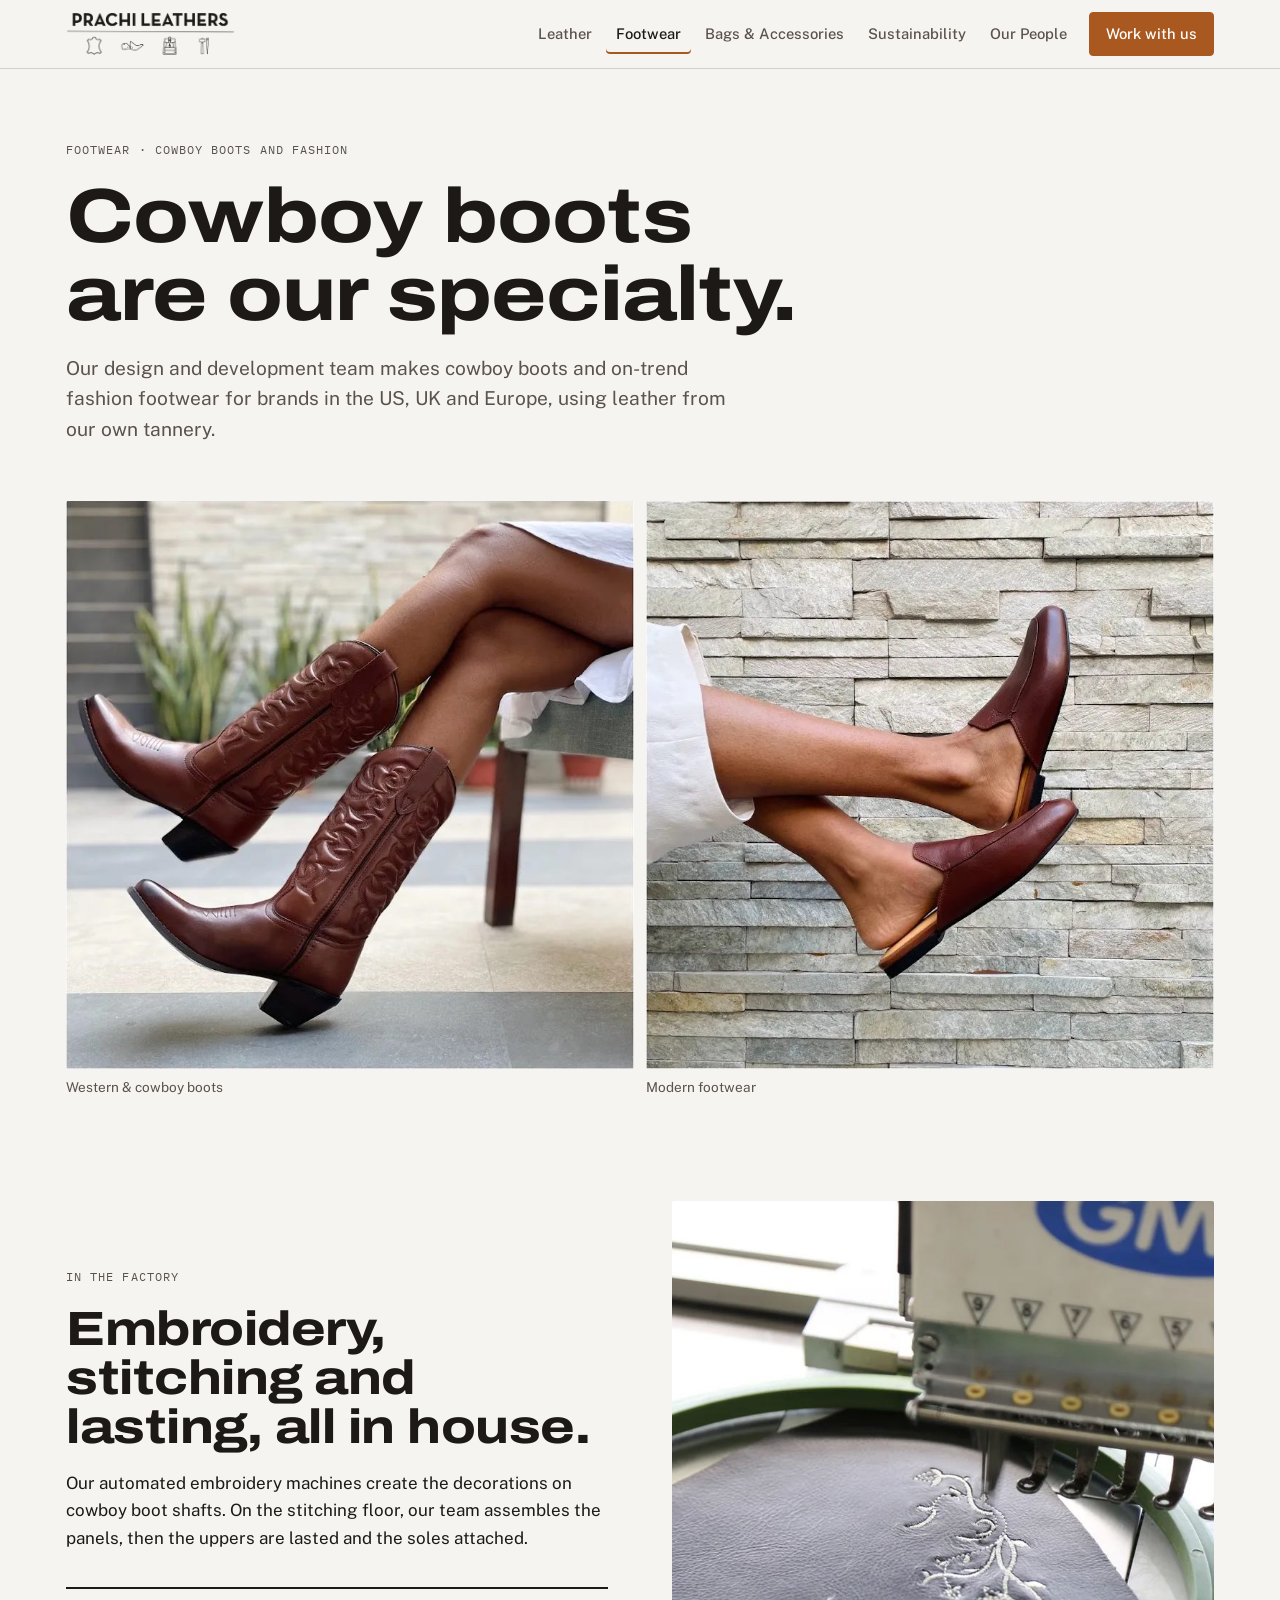
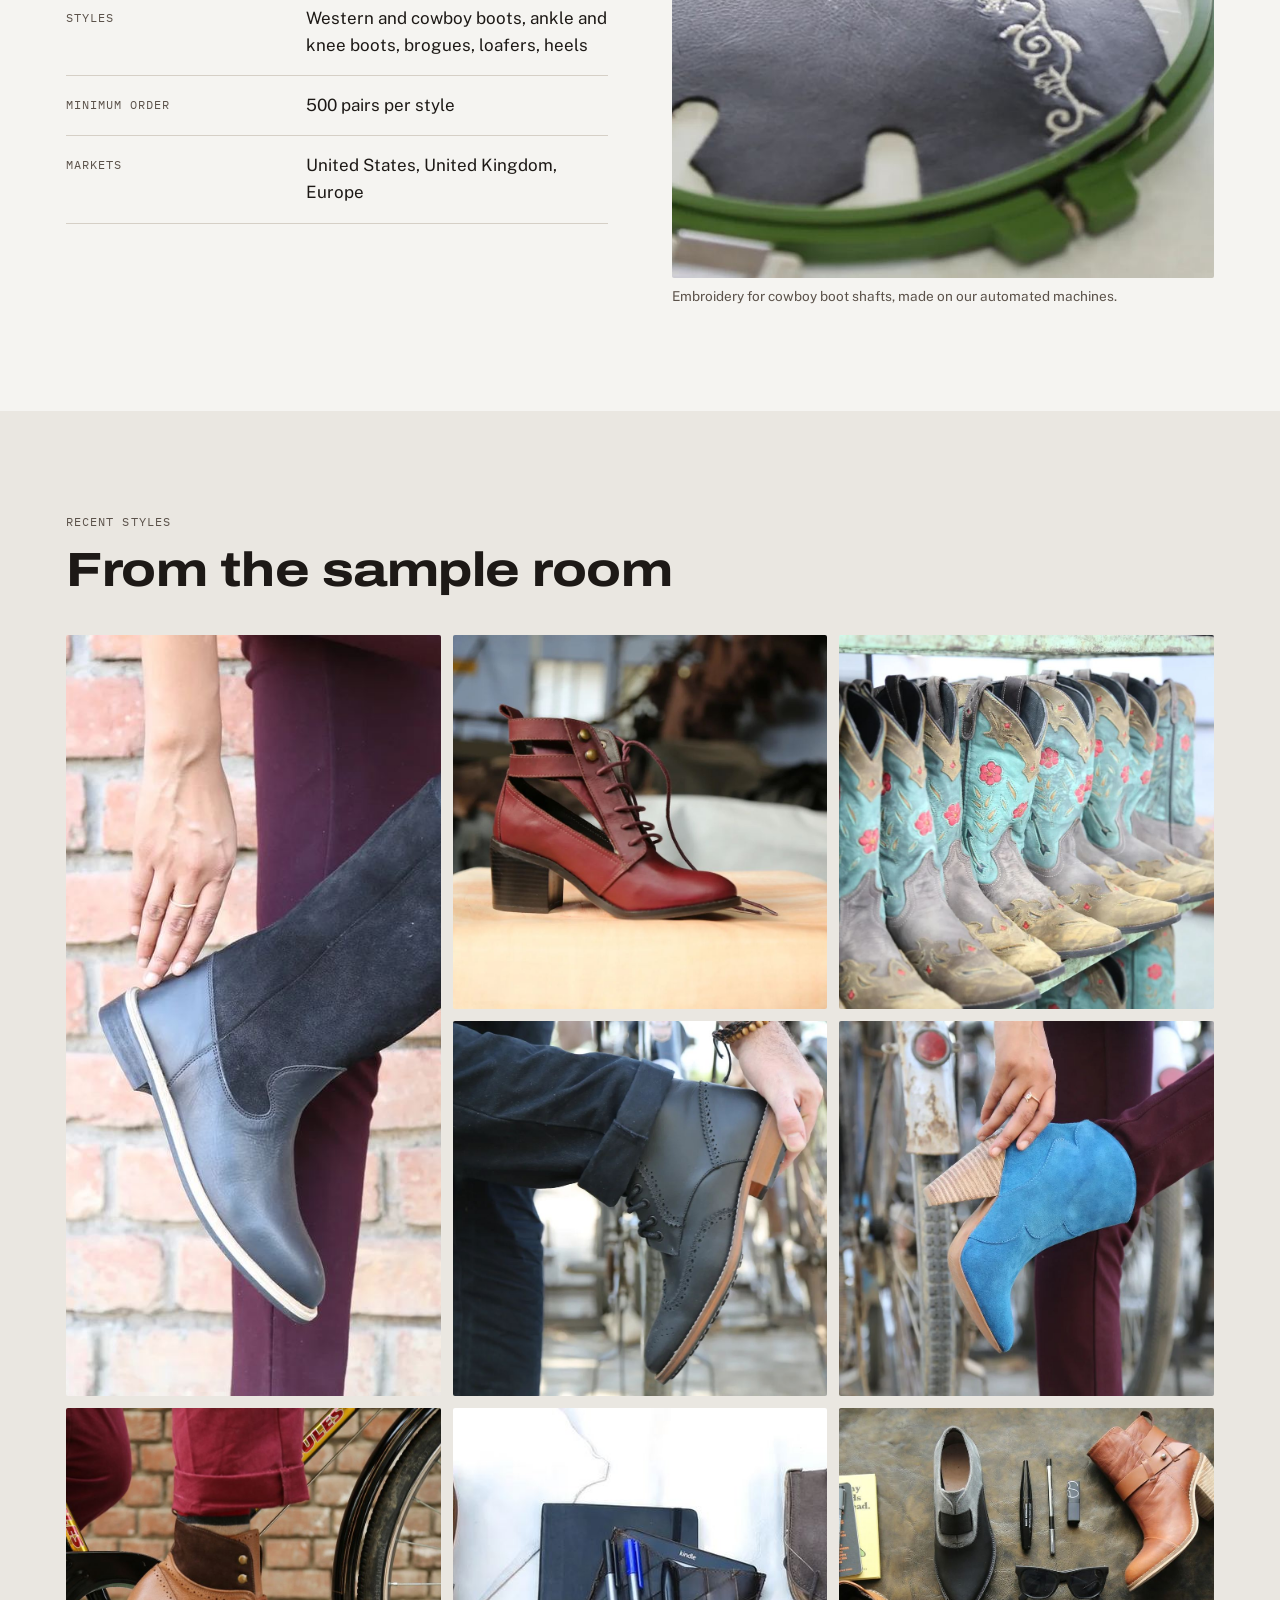
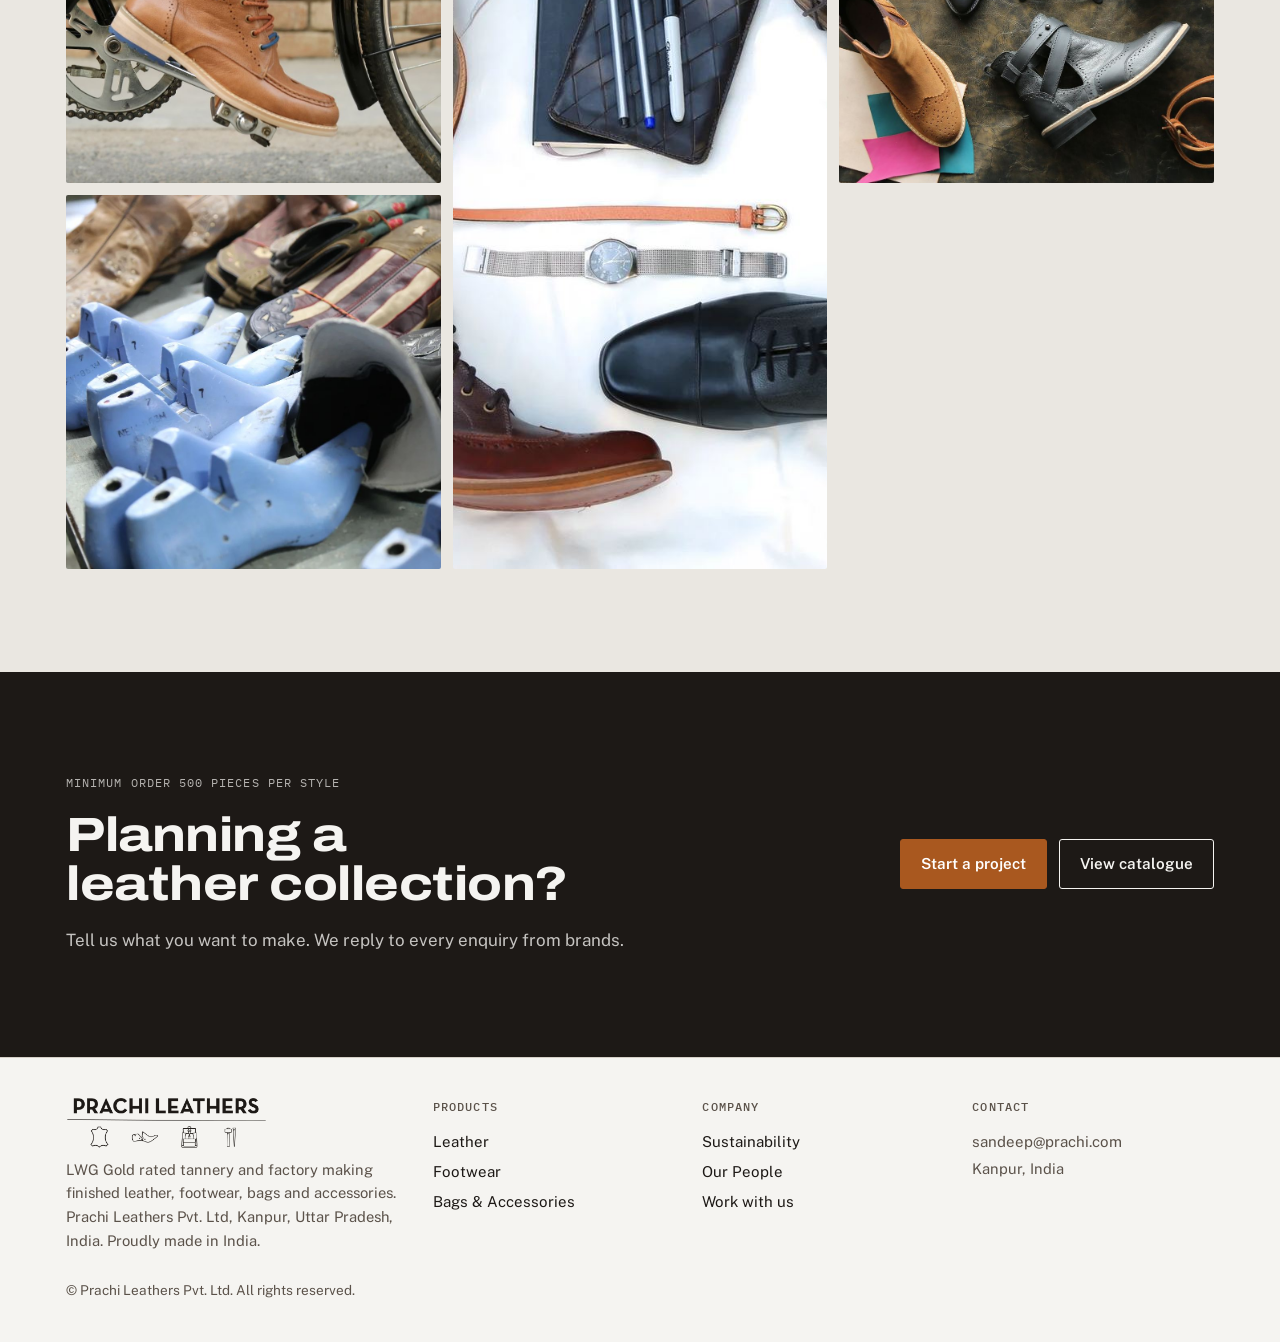
==== footwear/index.html @ 18b809bf "Build the Prachi Leathers website Seven pages (home, leather, footwear, bags, sustainability, people" ====
<!doctype html>
<html lang="en">
<head>
<meta charset="utf-8">
<meta name="viewport" content="width=device-width, initial-scale=1, viewport-fit=cover">
<title>Cowboy boots and footwear | Prachi Leathers</title>
<meta name="description" content="Cowboy boots, western and fashion footwear made for brands in the US, UK and Europe, from leather tanned in our own tannery.">
<link rel="canonical" href="https://www.prachi.com/footwear/">
<meta property="og:type" content="website">
<meta property="og:title" content="Cowboy boots and footwear | Prachi Leathers">
<meta property="og:description" content="Cowboy boots, western and fashion footwear made for brands in the US, UK and Europe, from leather tanned in our own tannery.">
<meta property="og:url" content="https://www.prachi.com/footwear/">
<meta property="og:image" content="https://www.prachi.com/assets/img/og.jpg">
<link rel="icon" type="image/png" href="../assets/img/favicon.png">
<link rel="apple-touch-icon" href="../assets/img/favicon.png">
<link rel="preconnect" href="https://fonts.googleapis.com">
<link rel="preconnect" href="https://fonts.gstatic.com" crossorigin>
<link rel="stylesheet" href="https://fonts.googleapis.com/css2?family=Archivo:wdth,wght@62..125,400..800&amp;family=Public+Sans:wght@400;500;600&amp;family=IBM+Plex+Mono:wght@400;500&amp;display=swap">
<link rel="stylesheet" href="../assets/css/style.css">
</head>
<body>
<a class="skip" href="#content">Skip to content</a>
<header class="site">
  <div class="wrap">
    <a class="logo" href="../" aria-label="Prachi Leathers home"><span class="sr">Prachi Leathers</span></a>
    <button class="menu-btn" id="menuBtn" type="button" aria-expanded="false" aria-controls="mainNav">Menu</button>
    <nav class="main" id="mainNav">
      <a href="../leather/">Leather</a>
      <a href="../footwear/" aria-current="page">Footwear</a>
      <a href="../bags/">Bags &amp; Accessories</a>
      <a href="../sustainability/">Sustainability</a>
      <a href="../people/">Our People</a>
      <a class="btn solid" href="../contact/">Work with us</a>
    </nav>
  </div>
</header>

<main id="content">

  <div class="phero"><div class="wrap">
    <span class="tag">Footwear · cowboy boots and fashion</span>
    <h1>Cowboy boots are our specialty.</h1>
    <p class="lede">Our design and development team makes cowboy boots and on-trend fashion footwear for brands in the US, UK and Europe, using leather from our own tannery.</p>
  </div>
  <div class="wrap"><div class="pair">
    <figure><div class="photo"><img src="../assets/img/new-cowboy-worn.jpg" alt="Brown embroidered cowboy boots worn with a white dress"></div><figcaption>Western &amp; cowboy boots</figcaption></figure>
    <figure><div class="photo"><img src="../assets/img/new-mules-worn.jpg" alt="Brown leather slip-on mules worn against a stone wall"></div><figcaption>Modern footwear</figcaption></figure>
  </div></div></div>

  <div class="band"><div class="wrap split">
    <div class="stack">
      <span class="tag">In the factory</span>
      <h2>Embroidery, stitching and lasting, all in house.</h2>
      <p>Our automated embroidery machines create the decorations on cowboy boot shafts. On the stitching floor, our team assembles the panels, then the uppers are lasted and the soles attached.</p>
      <dl class="spec">
        <div class="row"><dt>Styles</dt><dd>Western and cowboy boots, ankle and knee boots, brogues, loafers, heels</dd></div>
        <div class="row"><dt>Minimum order</dt><dd>500 pairs per style</dd></div>
        <div class="row"><dt>Markets</dt><dd>United States, United Kingdom, Europe</dd></div>
      </dl>
    </div>
    <figure><div class="photo ratio-45"><img src="../assets/img/embroidery.jpg" alt="Automated embroidery machine stitching a cowboy boot panel" loading="lazy"></div><figcaption>Embroidery for cowboy boot shafts, made on our automated machines.</figcaption></figure>
  </div></div>

  <div class="band alt"><div class="wrap">
    <div class="head"><span class="tag">Recent styles</span><h2>From the sample room</h2></div>
    <div class="gallery">
      <div class="photo tall"><img src="../assets/img/fw4.jpg" alt="Grey knee-high leather boot" loading="lazy"></div>
      <div class="photo"><img src="../assets/img/fw6.jpg" alt="Oxblood lace-up heeled boot" loading="lazy"></div>
      <div class="photo"><img src="../assets/img/fw3.jpg" alt="Rows of embroidered cowboy boots on a rack" loading="lazy"></div>
      <div class="photo"><img src="../assets/img/fw1.jpg" alt="Navy leather brogue boot" loading="lazy"></div>
      <div class="photo"><img src="../assets/img/fw2.jpg" alt="Blue suede heeled ankle boot" loading="lazy"></div>
      <div class="photo"><img src="../assets/img/boot-pedal.jpg" alt="Tan leather boot on a bicycle pedal" loading="lazy"></div>
      <div class="photo tall"><img src="../assets/img/fw5.jpg" alt="Men's shoes and boots laid out with accessories" loading="lazy"></div>
      <div class="photo"><img src="../assets/img/hero-boots.jpg" alt="Boots and shoes laid out with props" loading="lazy"></div>
      <div class="photo"><img src="../assets/img/fw-hero.jpg" alt="Boots on lasts in development" loading="lazy"></div>
    </div>
  </div></div>
</main>

<section class="cta"><div class="wrap band">
  <div class="stack"><span class="tag">Minimum order 500 pieces per style</span><h2>Planning a leather collection?</h2><p>Tell us what you want to make. We reply to every enquiry from brands.</p></div>
  <div class="ctas"><a class="btn solid" href="../contact/">Start a project</a><a class="btn" href="https://docs.google.com/presentation/d/e/2PACX-1vRCwdBOTmDUYI6d_nt5TDCudNjAdZakLWBO3F0Hiy_foMdYYIH1BQxZCkQY8DtiNwBayjkeep3fc4Gg/pub?start=false&amp;loop=false&amp;delayms=3000" target="_blank" rel="noopener">View catalogue</a></div>
</div></section>

<footer><div class="wrap">
  <div class="stack" style="gap:10px"><a class="logo" href="../" aria-label="Prachi Leathers home"><span class="sr">Prachi Leathers</span></a><p>LWG Gold rated tannery and factory making finished leather, footwear, bags and accessories. Prachi Leathers Pvt. Ltd, Kanpur, Uttar Pradesh, India. Proudly made in India.</p></div>
  <div><h4>Products</h4><a href="../leather/">Leather</a><a href="../footwear/">Footwear</a><a href="../bags/">Bags &amp; Accessories</a></div>
  <div><h4>Company</h4><a href="../sustainability/">Sustainability</a><a href="../people/">Our People</a><a href="../contact/">Work with us</a></div>
  <div><h4>Contact</h4><p><a href="mailto:sandeep@prachi.com">sandeep@prachi.com</a></p><p>Kanpur, India</p></div>
</div>
<div class="wrap" style="margin-top:28px"><p class="note">© Prachi Leathers Pvt. Ltd. All rights reserved.</p></div></footer>
<script src="../assets/js/site.js" defer></script>
</body>
</html>
---- assets/css/style.css ----
/* Prachi Leathers website styles. Colours are set once in :root (light) and the dark-mode blocks below it. */
/* Layout: a factory-floor walk. Full-bleed video opens on the tannery, then the site reads like a spec sheet:
   wide expanded headings, mono "batch tag" labels for the hard facts, generous photos, one tan accent. */
html{padding:env(safe-area-inset-top,0px) 0 env(safe-area-inset-bottom,0px)}
:root{
  --paper:#F5F4F1;      /* raw-hide stone */
  --paper-2:#EAE7E1;
  --ink:#1D1916;        /* espresso */
  --ink-2:#5B524A;
  --line:#D5CFC6;
  --tan:#A9581F;        /* cognac, used sparingly */
  --tan-ink:#FFFFFF;
  --gold:#8A6D1E;
  --over:rgba(18,14,11,.55);
  --display:"Archivo","Arial Narrow",Arial,sans-serif;
  --body:"Public Sans",system-ui,-apple-system,"Segoe UI",sans-serif;
  --mono:"IBM Plex Mono",ui-monospace,Menlo,Consolas,monospace;
  --wrap:1180px;
  --gut-l:max(16px, env(safe-area-inset-left, 0px));
  --gut-r:max(16px, env(safe-area-inset-right, 0px));
}
@media (prefers-color-scheme: dark){:root:not([data-theme="light"]){
  --paper:#171412;--paper-2:#221E1A;--ink:#EEE9E2;--ink-2:#B3A99E;--line:#3A332D;--tan:#D07A3C;--tan-ink:#1A120C;--gold:#CDAA4F;--over:rgba(10,8,6,.6);color-scheme:dark}}
:root[data-theme="dark"]{
  --paper:#171412;--paper-2:#221E1A;--ink:#EEE9E2;--ink-2:#B3A99E;--line:#3A332D;--tan:#D07A3C;--tan-ink:#1A120C;--gold:#CDAA4F;--over:rgba(10,8,6,.6);color-scheme:dark}

*{box-sizing:border-box}
body{background:var(--paper);color:var(--ink);font-family:var(--body);font-size:17px;line-height:1.6;-webkit-font-smoothing:antialiased}
body::before{content:"";position:fixed;inset:0 0 auto;height:env(safe-area-inset-top,0px);z-index:30;background:var(--paper)}
img,video{max-width:100%;display:block}
a{color:inherit}
:focus-visible{outline:2px solid var(--tan);outline-offset:3px}
h1,h2,h3{font-family:var(--display);font-stretch:118%;font-weight:750;line-height:1.02;letter-spacing:-.01em;text-wrap:balance;margin:0}
h1{font-size:clamp(2.4rem,6.2vw,4.8rem)}
h2{font-size:clamp(1.9rem,4vw,3rem)}
h3{font-size:1.3rem;font-stretch:110%;line-height:1.15}
p{margin:0;max-width:62ch}
.tag{font-family:var(--mono);font-size:.74rem;letter-spacing:.09em;text-transform:uppercase;color:var(--ink-2)}
.wrap{max-width:var(--wrap);margin:0 auto;padding-left:var(--gut-l);padding-right:var(--gut-r)}
.band{padding-block:clamp(56px,8vw,104px)}
.band.alt{background:var(--paper-2)}
.stack{display:grid;gap:18px}
.lede{font-size:1.2rem;color:var(--ink-2);max-width:56ch}


/* header */
header.site{position:sticky;top:env(safe-area-inset-top,0px);z-index:20;background:var(--paper);border-bottom:1px solid var(--line)}
header.site .wrap{display:flex;align-items:center;gap:20px;min-height:68px}
.logo{display:block;text-decoration:none;width:168px;aspect-ratio:720/181;flex:none;background:var(--ink);-webkit-mask:url(../img/logo.png) center/contain no-repeat;mask:url(../img/logo.png) center/contain no-repeat}
.logo .sr{position:absolute;width:1px;height:1px;overflow:hidden;clip:rect(0 0 0 0)}
footer .logo{width:200px}

/* sustainability initiatives */
.inits{display:grid;grid-template-columns:repeat(2,minmax(0,1fr));gap:0;border-top:2px solid var(--ink)}
.inits > div{padding:24px 28px 26px 0;border-bottom:1px solid var(--line);display:grid;gap:8px;align-content:start}
.inits > div:nth-child(odd){border-right:1px solid var(--line)}
.inits > div:nth-child(even){padding-left:28px;padding-right:0}
.inits p{font-size:.98rem;color:var(--ink-2)}
.inits .tag{color:var(--tan)}
@media (max-width:720px){.inits{grid-template-columns:1fr}.inits > div,.inits > div:nth-child(even){padding:20px 0;border-right:0}}
nav.main{margin-left:auto;display:flex;gap:4px;align-items:center}
nav.main a{text-decoration:none;font-size:.92rem;font-weight:500;padding:8px 10px;border-radius:4px;color:var(--ink-2)}
nav.main a:hover{color:var(--ink)}
nav.main a:not(.btn)[aria-current="page"]{color:var(--ink);box-shadow:inset 0 -2px 0 var(--tan)}
.btn{display:inline-flex;align-items:center;gap:8px;font-weight:600;font-size:.95rem;text-decoration:none;padding:12px 20px;border-radius:3px;border:1.5px solid var(--ink);color:var(--ink);background:transparent;cursor:pointer;font-family:var(--body)}
.btn.solid{background:var(--tan);border-color:var(--tan);color:var(--tan-ink)}
.btn:hover{filter:brightness(1.08)}
nav.main .btn{margin-left:8px;padding:9px 16px}
.menu-btn{display:none;margin-left:auto;background:none;border:1.5px solid var(--line);border-radius:3px;padding:8px 12px;font:600 .9rem var(--body);color:var(--ink)}
@media (max-width:940px){
  .menu-btn{display:block}
  nav.main{display:none;position:absolute;left:0;right:0;top:100%;flex-direction:column;align-items:stretch;background:var(--paper);border-bottom:1px solid var(--line);padding:8px var(--gut-r) 16px var(--gut-l);gap:0}
  nav.main.open{display:flex}
  nav.main a{padding:12px 4px;border-bottom:1px solid var(--line);border-radius:0}
  nav.main a:not(.btn)[aria-current="page"]{box-shadow:none;color:var(--tan)}
  nav.main .btn{margin:12px 0 0;justify-content:center;border-bottom:1.5px solid var(--tan)}
}

/* hero video */
.hero{position:relative;min-height:min(78vh,720px);display:grid;align-items:end;color:#fff;overflow:hidden;background:#1d1916}
.hero video,.hero .poster{position:absolute;inset:0;width:100%;height:100%;object-fit:cover}
.hero::after{content:"";position:absolute;inset:0;background:linear-gradient(180deg,rgba(18,14,11,.15) 0%,rgba(18,14,11,.25) 45%,rgba(18,14,11,.82) 100%)}
.hero .wrap{position:relative;z-index:1;width:100%;padding-block:56px 48px;display:grid;gap:22px}
.hero .tag{color:rgba(255,255,255,.82)}
.hero h1{max-width:15ch;color:#fff}
.hero p{font-size:1.15rem;color:rgba(255,255,255,.88);max-width:52ch}
.hero .ctas{display:flex;gap:12px;flex-wrap:wrap}
.hero .btn:not(.solid){border-color:#fff;color:#fff}
.vid-toggle{position:absolute;z-index:2;right:calc(var(--gut-r) + 4px);bottom:20px;background:rgba(0,0,0,.45);color:#fff;border:1px solid rgba(255,255,255,.4);border-radius:3px;font:500 .72rem var(--mono);letter-spacing:.08em;padding:7px 10px;cursor:pointer}

/* facts strip */
.facts{border-bottom:1px solid var(--line)}
.facts .wrap{display:grid;grid-template-columns:repeat(5,minmax(0,1fr))}
.fact{padding:26px 18px 24px;border-left:1px solid var(--line);display:grid;gap:6px;align-content:start}
.fact:first-child{border-left:0;padding-left:0}
.fact b{font-family:var(--display);font-stretch:112%;font-weight:750;font-size:clamp(1.6rem,3vw,2.3rem);line-height:1;font-variant-numeric:tabular-nums}
.fact span{font-size:.88rem;color:var(--ink-2);line-height:1.35}
@media (max-width:860px){.facts .wrap{grid-template-columns:repeat(2,minmax(0,1fr))}.fact{border-left:0;border-top:1px solid var(--line);padding-left:0}.fact:nth-child(-n+2){border-top:0}.fact:last-child{grid-column:1/-1}}

/* section head */
.head{display:grid;gap:14px;margin-bottom:40px}
.split{display:grid;grid-template-columns:minmax(0,1fr) minmax(0,1fr);gap:clamp(28px,5vw,72px);align-items:center}
.split > *{min-width:0}
@media (max-width:820px){.split{grid-template-columns:1fr}}
.photo{border-radius:2px;overflow:hidden;background:var(--paper-2)}
.photo img{width:100%;height:100%;object-fit:cover}
.ratio-32{aspect-ratio:3/2}
.ratio-45{aspect-ratio:4/5}
figure{margin:0;display:grid;gap:8px}
figcaption{font-size:.85rem;color:var(--ink-2)}

/* product cards */
.lines{display:grid;grid-template-columns:repeat(3,minmax(0,1fr));gap:24px}
@media (max-width:860px){.lines{grid-template-columns:1fr}}
.line{display:grid;gap:14px;text-decoration:none;align-content:start}
.line .photo{aspect-ratio:4/3}
.line .photo img{transition:transform .5s ease}
.line:hover .photo img{transform:scale(1.03)}
.line p{color:var(--ink-2);font-size:.98rem}
.arrow{font-weight:600;font-size:.92rem;color:var(--tan)}

/* journey: a real sequence, hide to finished product */
.journey{display:grid;grid-template-columns:repeat(5,minmax(0,1fr));gap:16px;counter-reset:step}
.journey li{list-style:none;display:grid;gap:10px;align-content:start}
.journey .photo{aspect-ratio:1/1}
.journey .tag{color:var(--tan)}
.journey p{font-size:.92rem;color:var(--ink-2)}
.journey{padding:0;margin:0}
@media (max-width:900px){.journey{grid-template-columns:repeat(2,minmax(0,1fr))}.journey li:last-child{grid-column:1/-1}.journey li:last-child .photo{aspect-ratio:2/1}}

/* certs */
.certs{display:grid;grid-template-columns:repeat(2,minmax(0,1fr));gap:20px}
@media (max-width:640px){.certs{grid-template-columns:1fr}}
.cert{display:grid;grid-template-columns:96px minmax(0,1fr);gap:18px;align-items:center;padding:20px;border:1px solid var(--line);background:var(--paper)}
.cert img{background:#fff;border-radius:2px;padding:6px;width:96px;height:96px;object-fit:contain}
.cert p{font-size:.94rem;color:var(--ink-2)}

/* own brands */
.brands{display:grid;grid-template-columns:repeat(2,minmax(0,1fr));gap:20px}
@media (max-width:640px){.brands{grid-template-columns:1fr}}
.brand{display:grid;gap:10px;align-content:start;padding:26px;border:1px solid var(--line);text-decoration:none}
.brand h3{font-size:1.6rem}
.brand p{color:var(--ink-2)}
.brand:hover{border-color:var(--tan)}

/* markets */
.markets{display:flex;flex-wrap:wrap;gap:10px}
.markets span{font-family:var(--mono);font-size:.82rem;letter-spacing:.05em;padding:8px 14px;border:1px solid var(--line);border-radius:999px}

/* CTA band */
.cta{background:var(--ink);color:var(--paper)}
.cta .wrap{display:grid;grid-template-columns:minmax(0,1.3fr) minmax(0,1fr);gap:40px;align-items:center}
.cta p{color:color-mix(in srgb,var(--paper) 78%,transparent)}
.cta .tag{color:color-mix(in srgb,var(--paper) 70%,transparent)}
.cta .btn:not(.solid){border-color:var(--paper);color:var(--paper)}
.cta .ctas{display:flex;gap:12px;flex-wrap:wrap;justify-content:flex-end}
@media (max-width:820px){.cta .wrap{grid-template-columns:1fr}.cta .ctas{justify-content:flex-start}}

/* page hero (inner pages) */
.phero{padding-block:clamp(40px,6vw,72px) 0}
.phero .wrap{display:grid;gap:18px}
.wide-photo{margin-top:clamp(32px,5vw,56px);aspect-ratio:21/9}
@media (max-width:640px){.wide-photo{aspect-ratio:4/3}}
.pair{margin-top:clamp(32px,5vw,56px);display:grid;grid-template-columns:repeat(2,minmax(0,1fr));gap:12px}
.pair .photo{aspect-ratio:1/1}
@media (max-width:560px){.pair{grid-template-columns:1fr}}

/* spec sheet */
.spec{border-top:2px solid var(--ink)}
.spec .row{display:grid;grid-template-columns:minmax(0,220px) minmax(0,1fr);gap:20px;padding:16px 0;border-bottom:1px solid var(--line)}
.spec dt{font-family:var(--mono);font-size:.78rem;letter-spacing:.08em;text-transform:uppercase;color:var(--ink-2);padding-top:3px}
.spec dd{margin:0}
@media (max-width:560px){.spec .row{grid-template-columns:1fr;gap:4px}}
.chips{display:flex;flex-wrap:wrap;gap:8px}
.chips span{font-size:.9rem;padding:5px 12px;background:var(--paper-2);border-radius:2px}
.band.alt .chips span{background:var(--paper)}

/* gallery */
.gallery{display:grid;grid-template-columns:repeat(3,minmax(0,1fr));gap:12px}
.gallery .photo{aspect-ratio:1/1}
.gallery .tall{grid-row:span 2;aspect-ratio:auto}
@media (max-width:700px){.gallery{grid-template-columns:repeat(2,minmax(0,1fr))}}

/* process steps */
.steps{display:grid;grid-template-columns:repeat(4,minmax(0,1fr));gap:0;padding:0;margin:0;border-top:2px solid var(--ink)}
.steps li{list-style:none;padding:22px 20px 22px 0;display:grid;gap:8px;align-content:start;border-right:1px solid var(--line);margin-right:20px}
.steps li:last-child{border-right:0;margin-right:0}
.steps .tag{color:var(--tan)}
.steps p{font-size:.94rem;color:var(--ink-2)}
@media (max-width:860px){.steps{grid-template-columns:1fr}.steps li{border-right:0;margin-right:0;border-bottom:1px solid var(--line);padding-right:0}}

/* people */
.people{display:grid;grid-template-columns:repeat(3,minmax(0,1fr));gap:28px 20px}
@media (max-width:820px){.people{grid-template-columns:repeat(2,minmax(0,1fr))}}
.person .photo{aspect-ratio:3/2}
.person b{display:block;font-family:var(--display);font-stretch:110%;font-size:1.1rem;margin-top:10px}
.person span{font-size:.92rem;color:var(--ink-2)}

/* contact */
.contacts{display:grid;gap:0;border-top:2px solid var(--ink)}
.contact{display:grid;grid-template-columns:minmax(0,1fr) auto;gap:12px;align-items:center;padding:16px 0;border-bottom:1px solid var(--line)}
.contact b{display:block;font-weight:600}
.contact span{font-size:.92rem;color:var(--ink-2)}
.contact code{font-family:var(--mono);font-size:.9rem;user-select:all;overflow-wrap:anywhere}
.copy{font:500 .75rem var(--mono);letter-spacing:.06em;text-transform:uppercase;background:none;border:1px solid var(--line);color:var(--ink-2);padding:6px 10px;border-radius:3px;cursor:pointer}
.note{font-size:.85rem;color:var(--ink-2)}

/* footer */
footer{border-top:1px solid var(--line);padding-block:40px}
footer .wrap{display:grid;grid-template-columns:minmax(0,1.4fr) repeat(3,minmax(0,1fr));gap:28px}
footer h4{margin:0 0 10px;font-family:var(--mono);font-weight:500;font-size:.74rem;letter-spacing:.1em;text-transform:uppercase;color:var(--ink-2)}
footer a{display:block;text-decoration:none;font-size:.94rem;padding:3px 0}
footer p{font-size:.92rem;color:var(--ink-2)}
@media (max-width:760px){footer .wrap{grid-template-columns:1fr 1fr}footer .wrap > :first-child{grid-column:1/-1}}

@media (prefers-reduced-motion:reduce){.line .photo img{transition:none}}

.contact a{text-decoration:none}
.contact a:hover code{color:var(--tan)}
.notfound{min-height:50vh;display:grid;align-content:center;gap:18px}
.skip{position:absolute;left:-999px;top:8px;z-index:50;background:var(--ink);color:var(--paper);padding:8px 12px}
.skip:focus{left:16px}
body{margin:0}
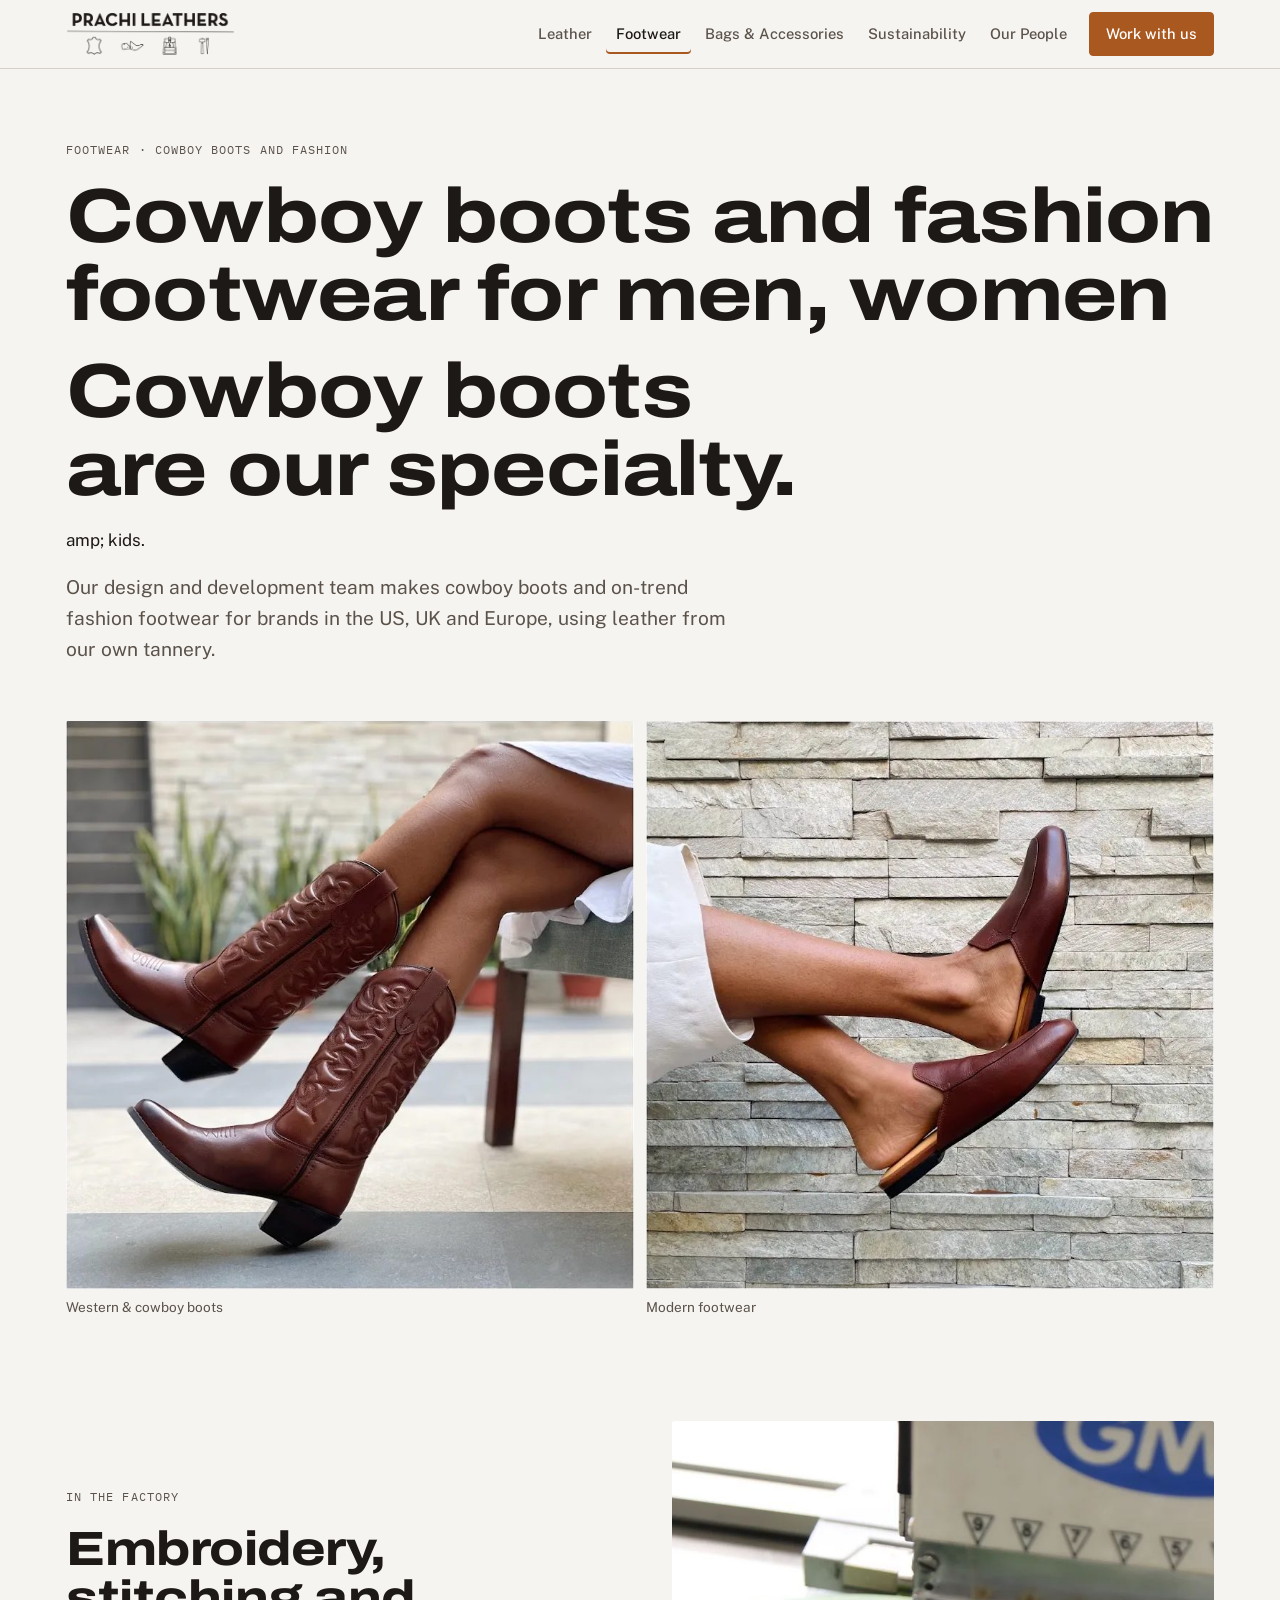
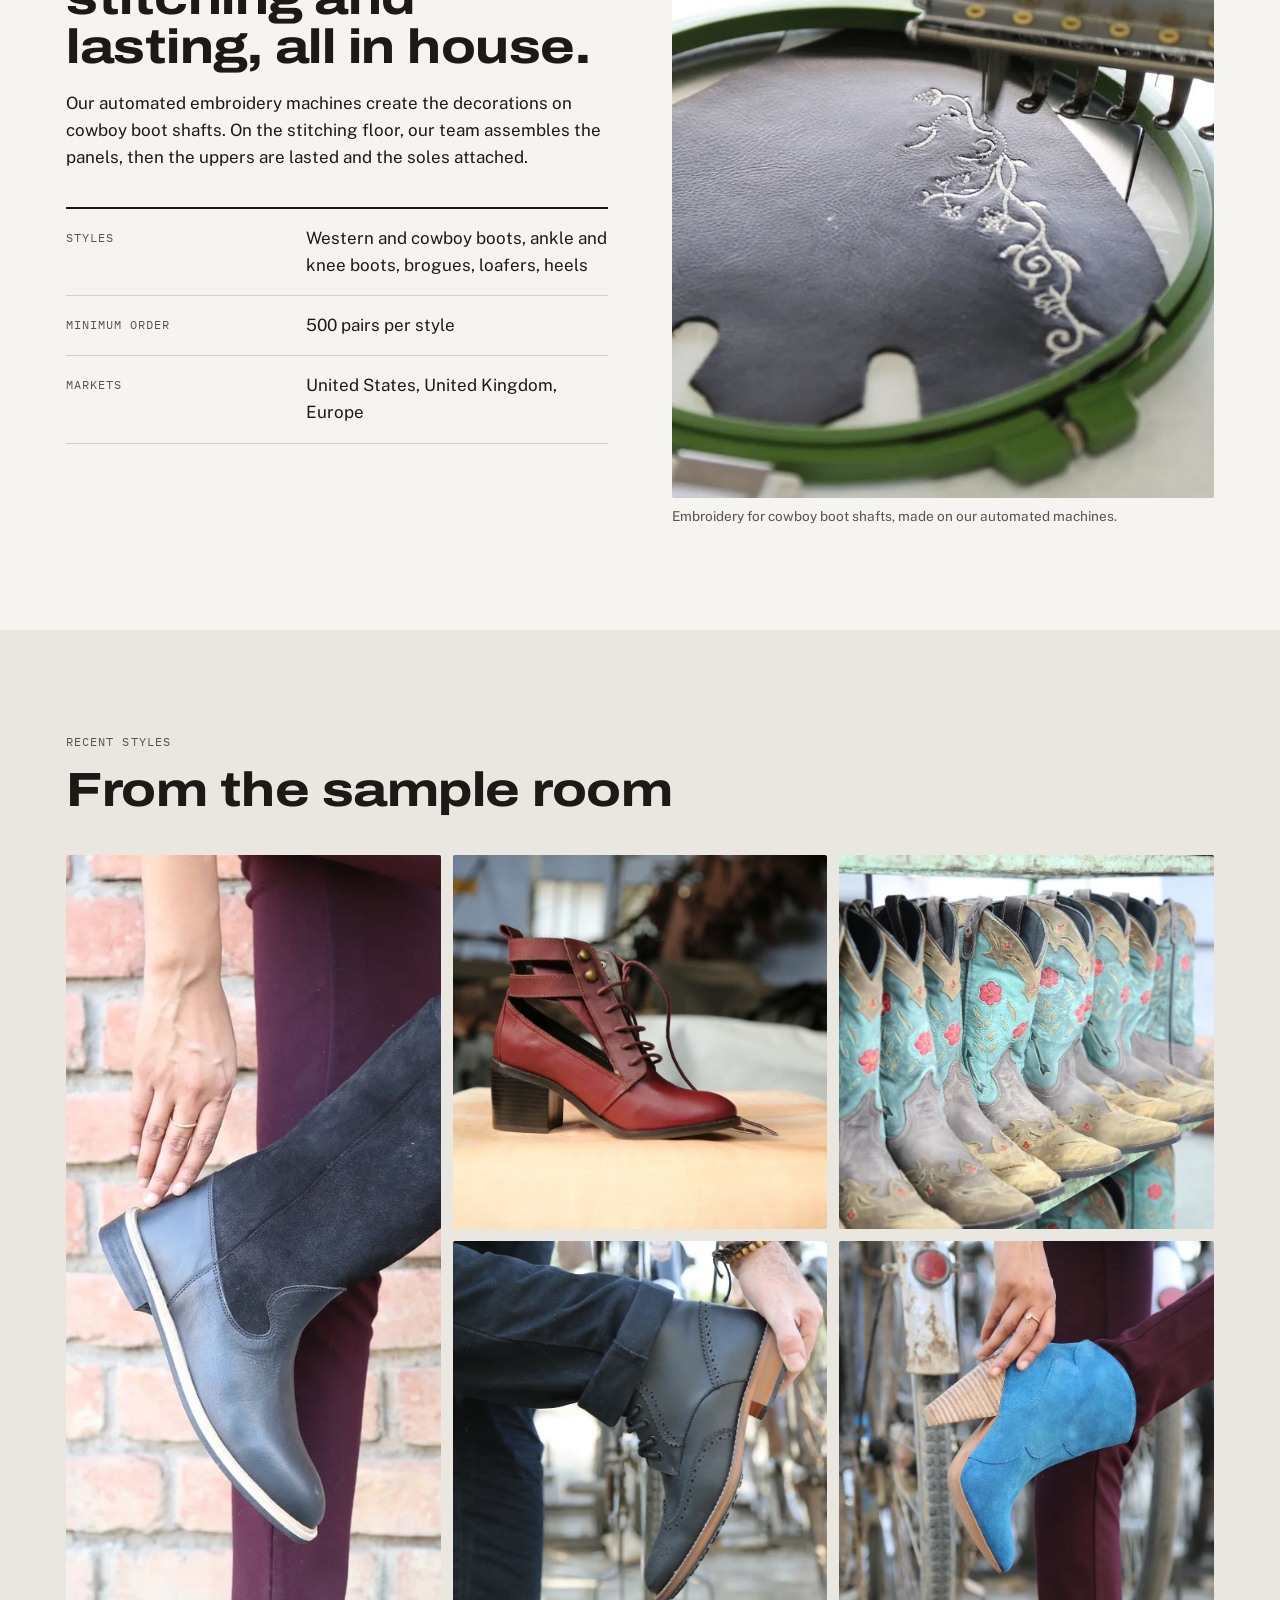
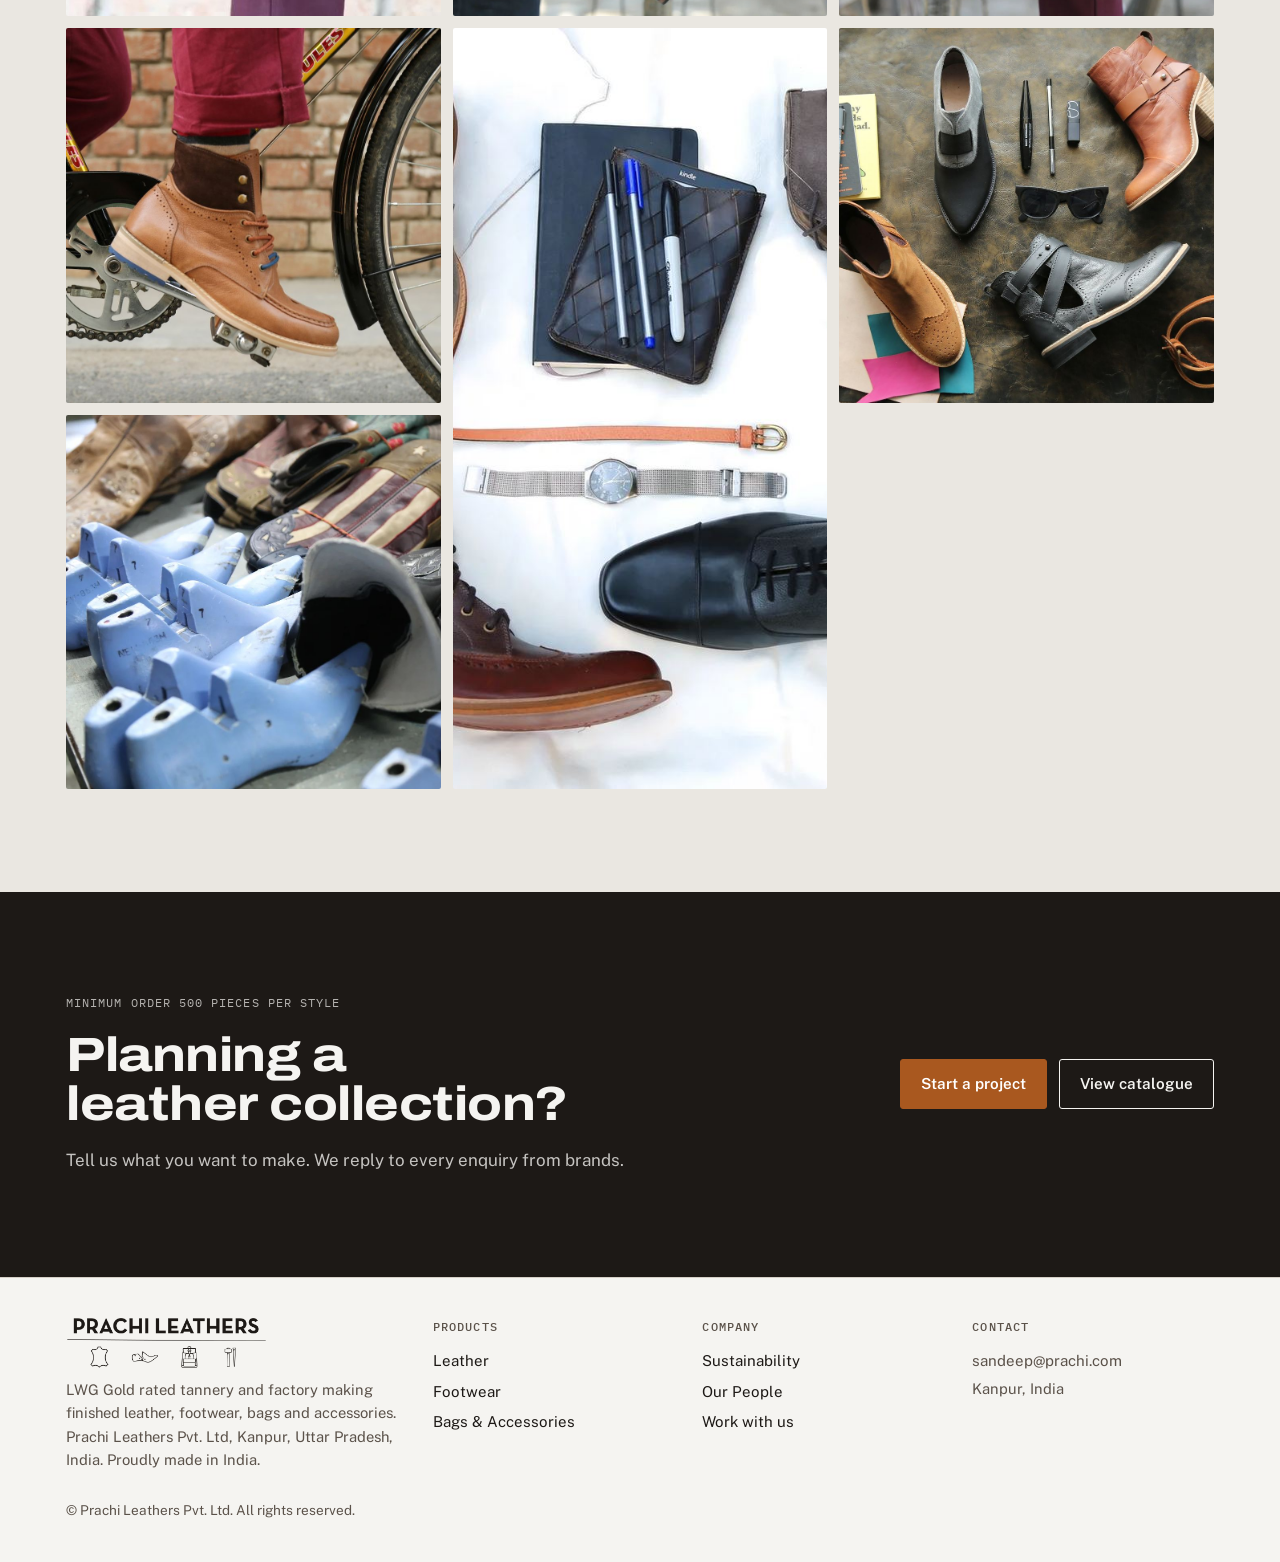
==== commit 43d5183e: "Footwear page: headline covers men, women and kids Co-Authored-By: Claude Opus 5.5 <noreply@anthropi" ====
--- a/footwear/index.html
+++ b/footwear/index.html
@@ -39,7 +39,7 @@
 
   <div class="phero"><div class="wrap">
     <span class="tag">Footwear · cowboy boots and fashion</span>
-    <h1>Cowboy boots are our specialty.</h1>
+    <h1>Cowboy boots and fashion footwear for men, women <h1>Cowboy boots are our specialty.</h1>amp; kids.</h1>
     <p class="lede">Our design and development team makes cowboy boots and on-trend fashion footwear for brands in the US, UK and Europe, using leather from our own tannery.</p>
   </div>
   <div class="wrap"><div class="pair">
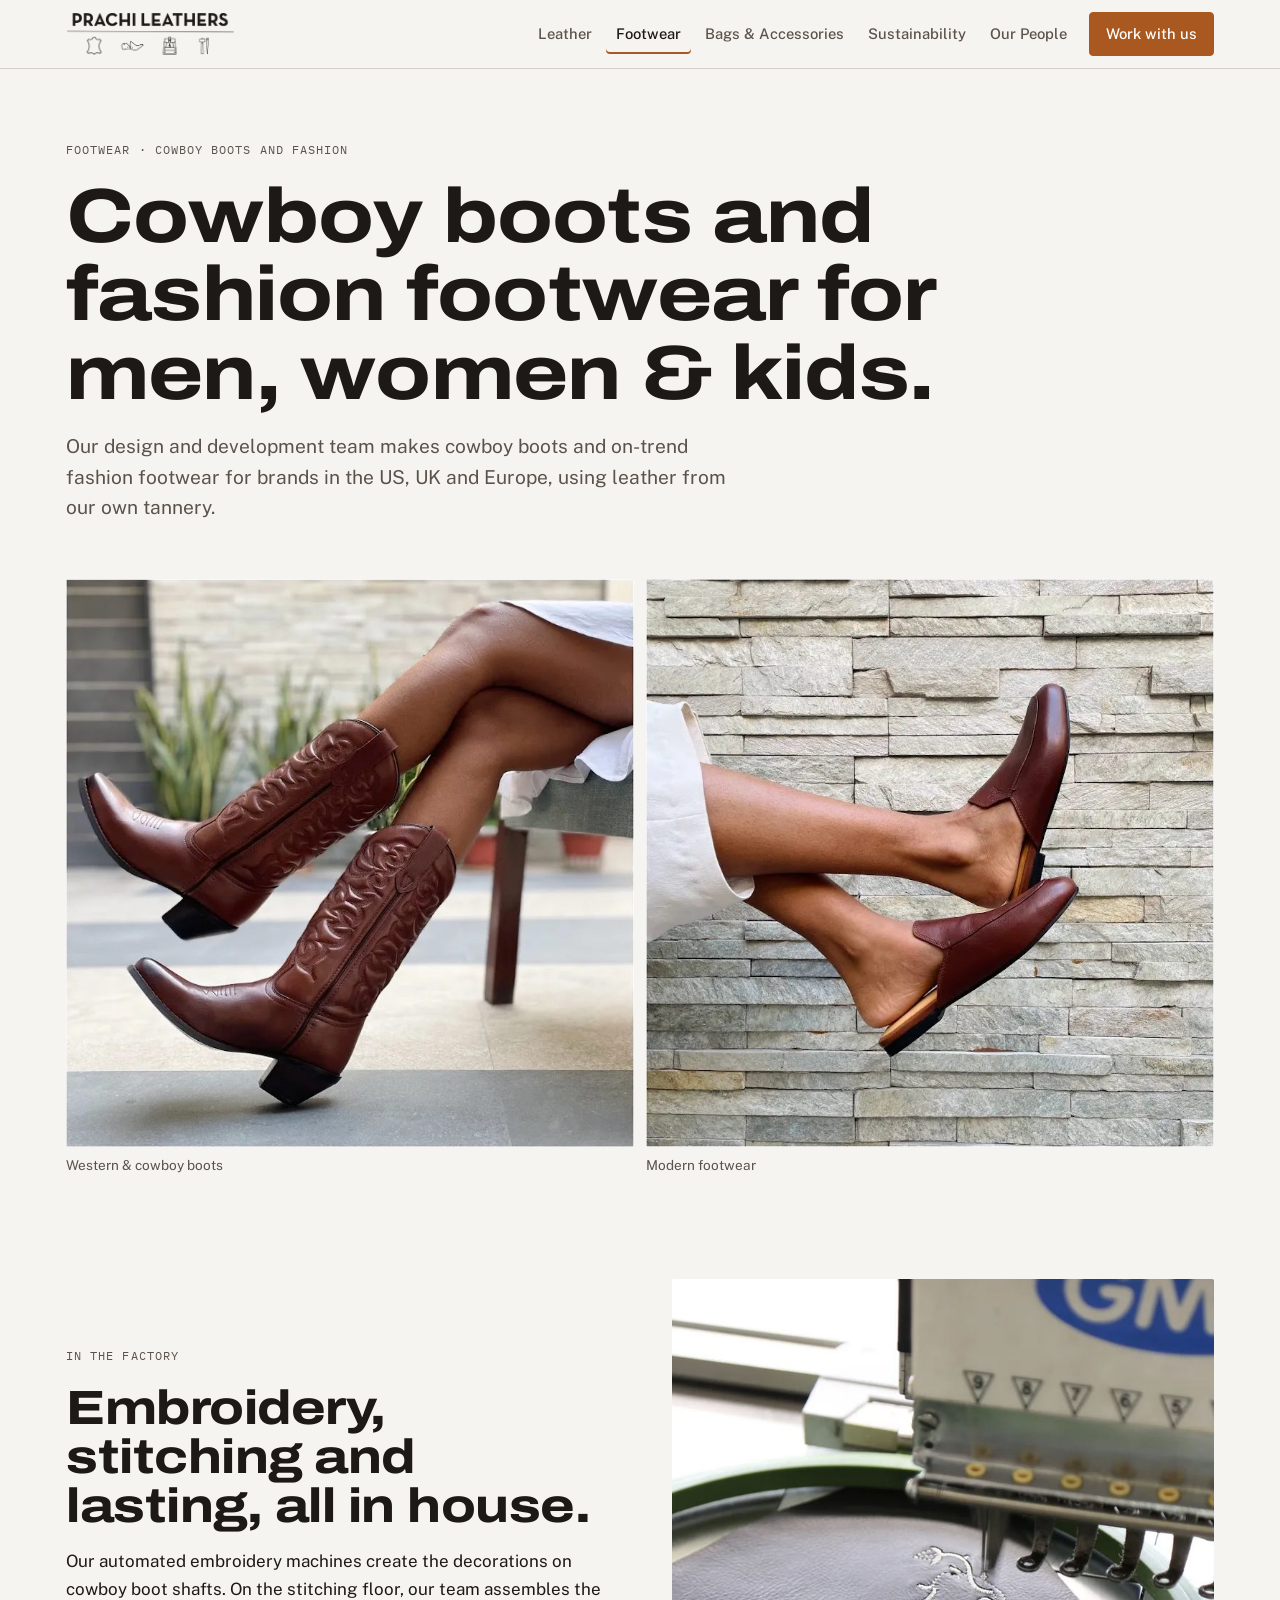
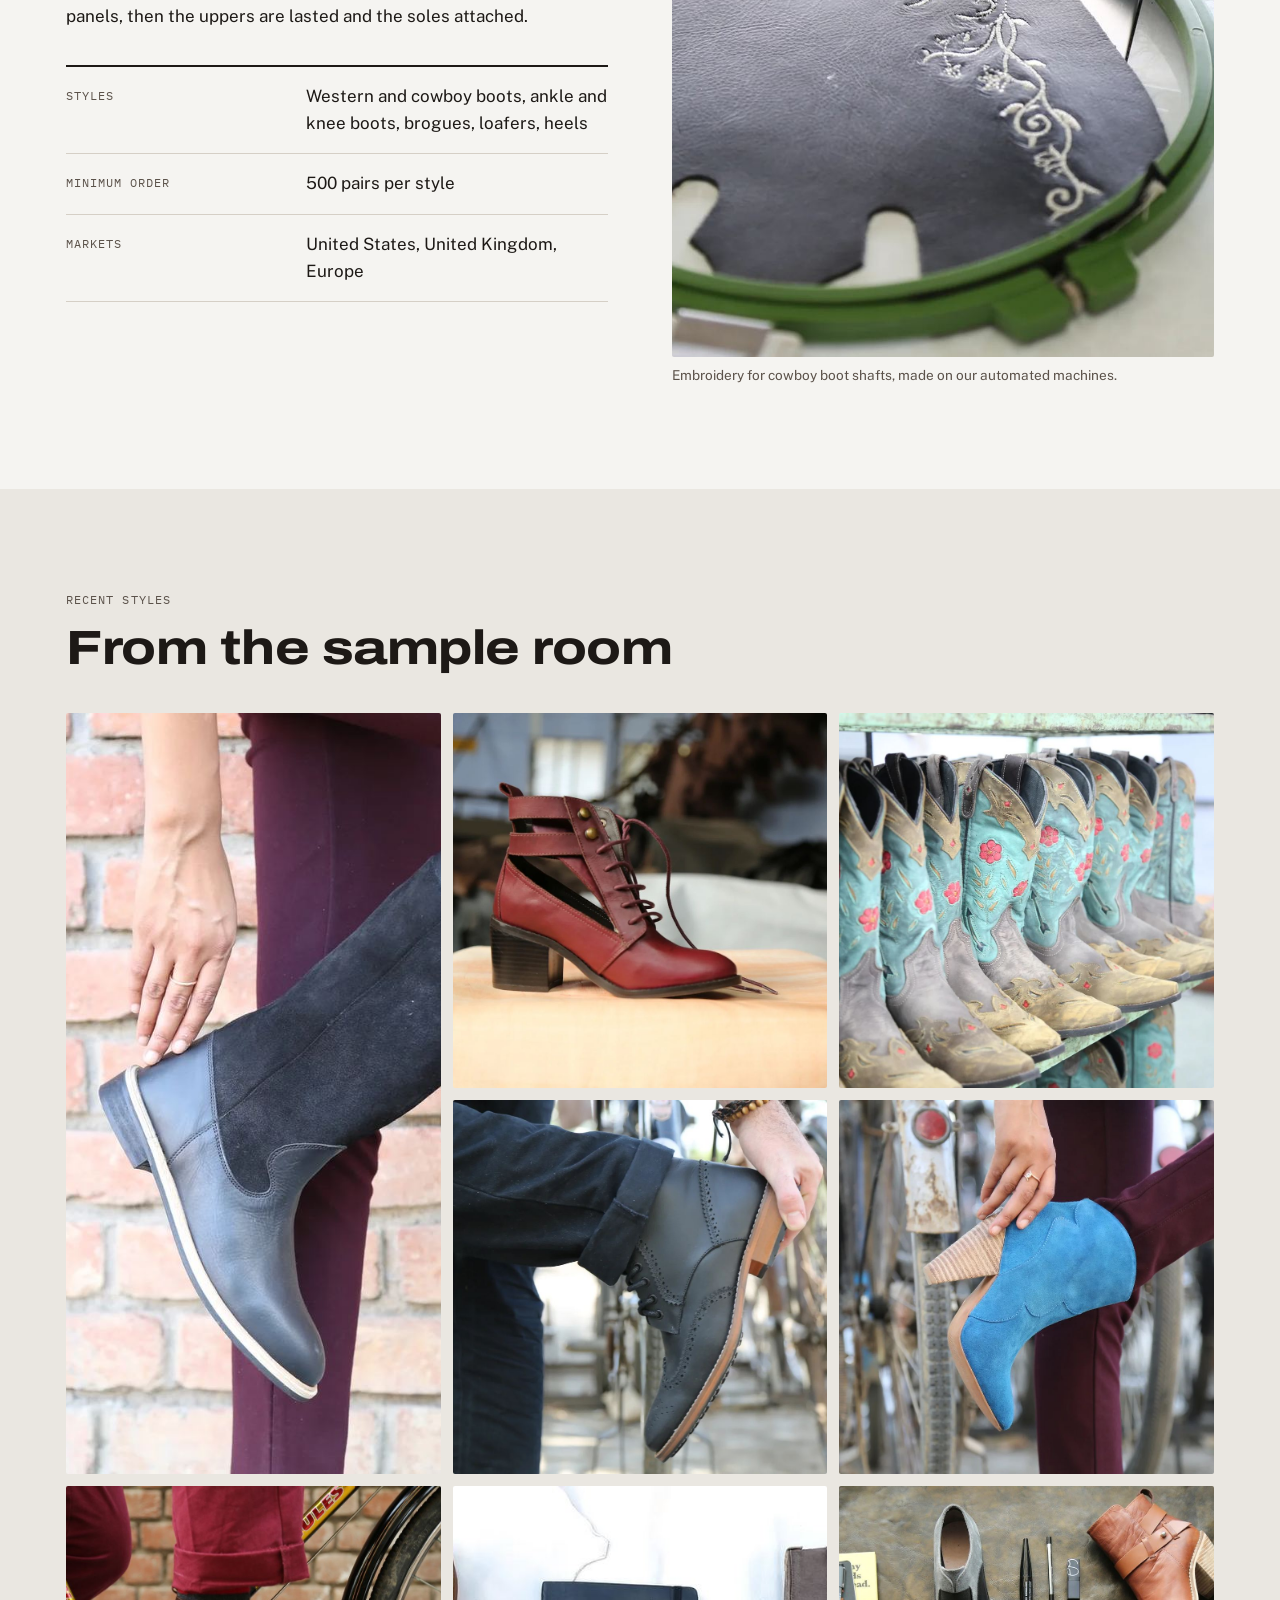
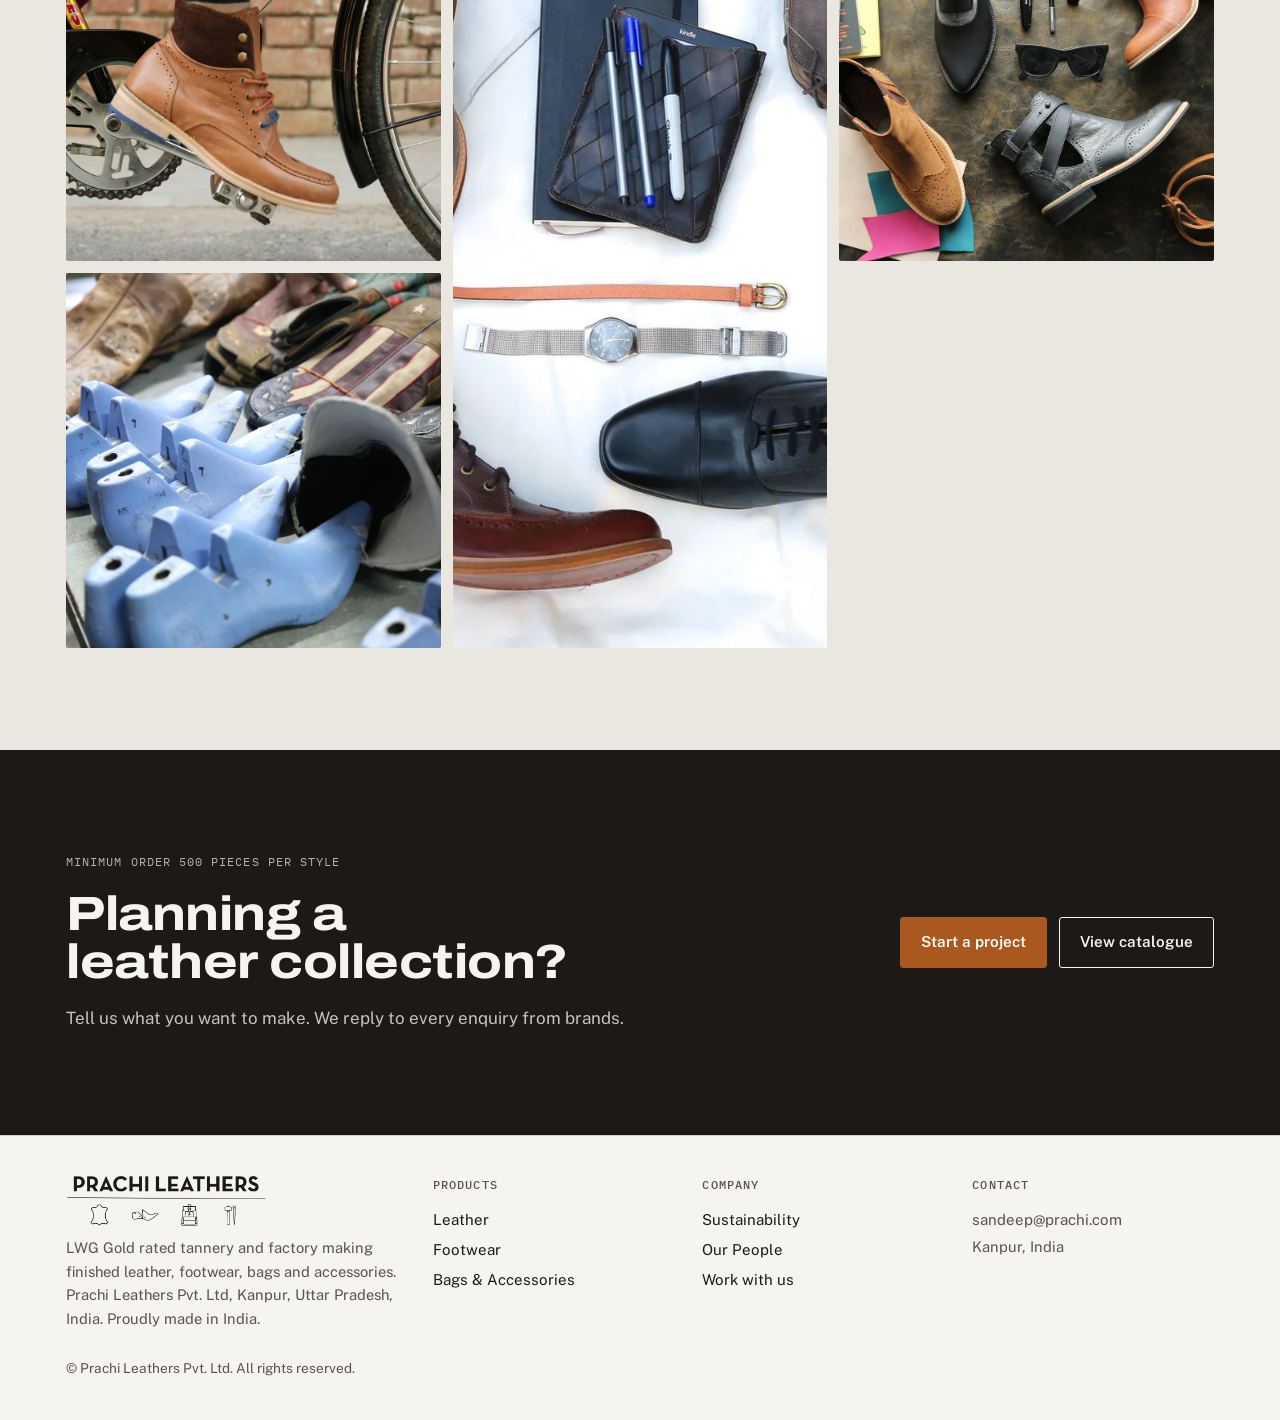
==== commit e5f87048: "Fix footwear headline markup Co-Authored-By: Claude Opus 5.5 <noreply@anthropic.com> Claude-Session:" ====
--- a/footwear/index.html
+++ b/footwear/index.html
@@ -39,7 +39,7 @@
 
   <div class="phero"><div class="wrap">
     <span class="tag">Footwear · cowboy boots and fashion</span>
-    <h1>Cowboy boots and fashion footwear for men, women <h1>Cowboy boots are our specialty.</h1>amp; kids.</h1>
+    <h1>Cowboy boots and fashion footwear for men, women &amp; kids.</h1>
     <p class="lede">Our design and development team makes cowboy boots and on-trend fashion footwear for brands in the US, UK and Europe, using leather from our own tannery.</p>
   </div>
   <div class="wrap"><div class="pair">
